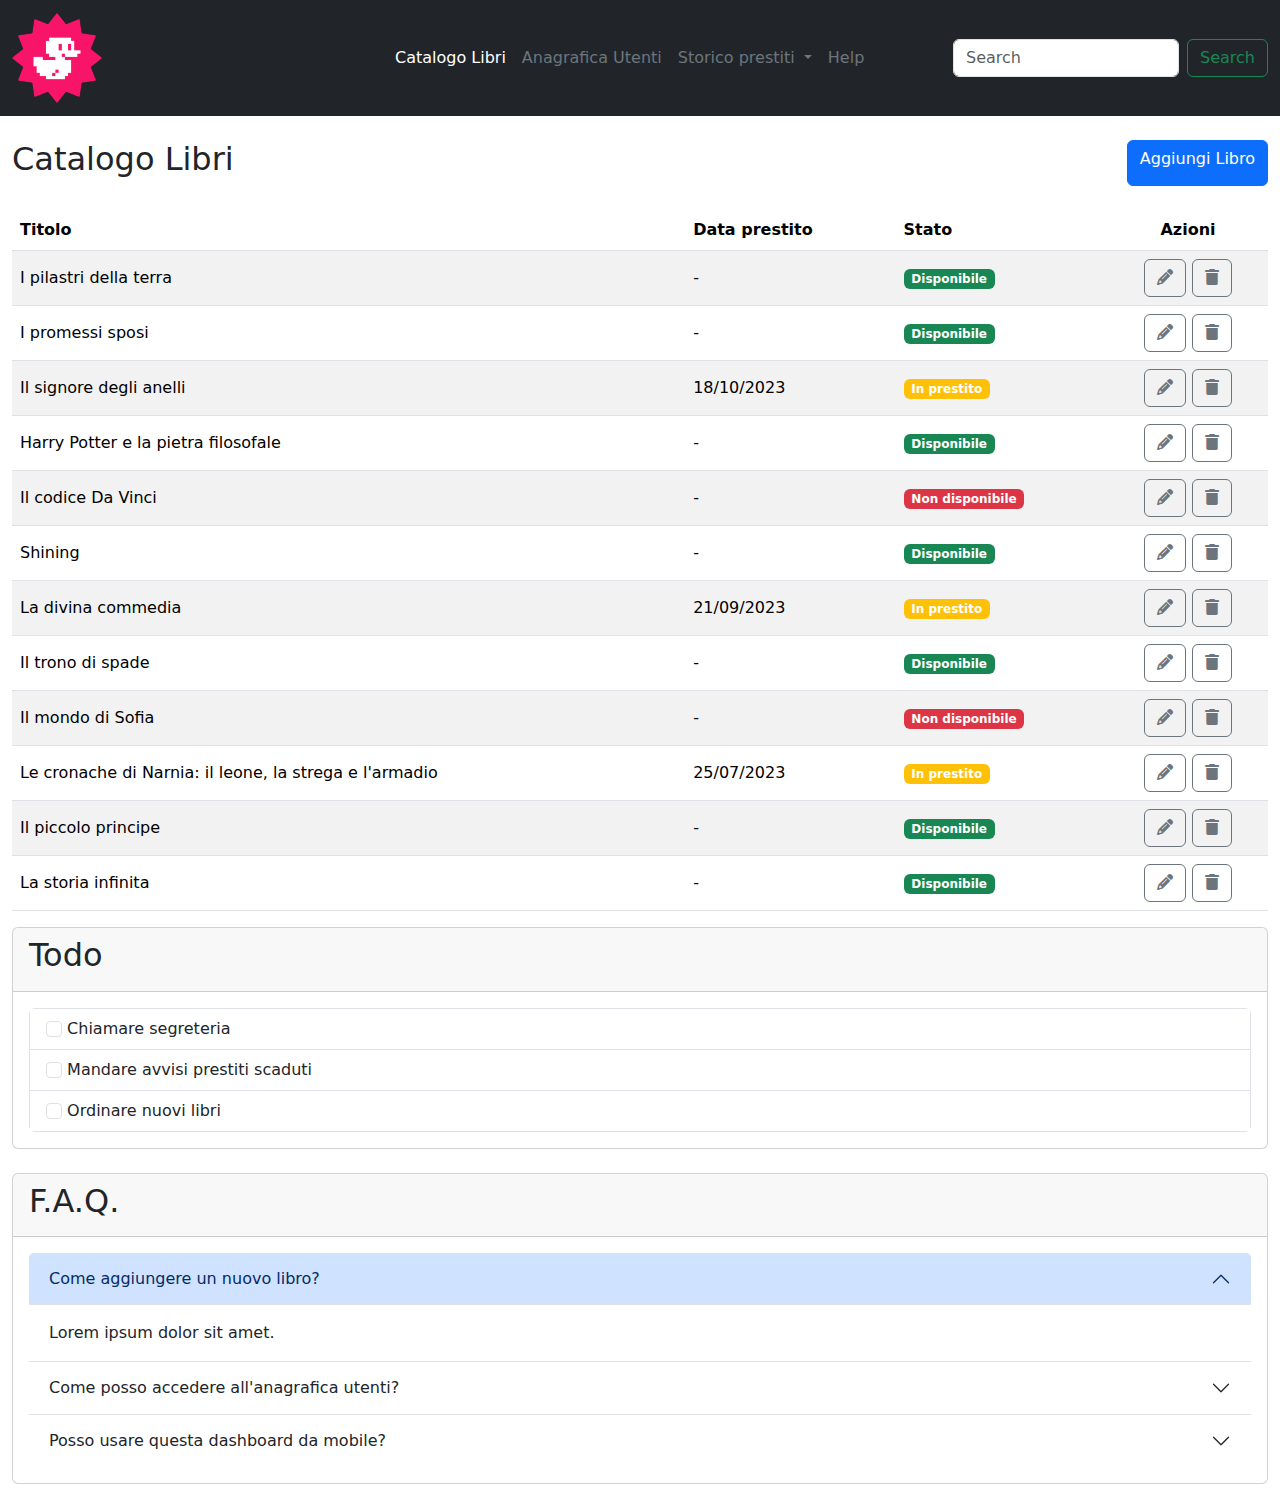
==== index.html @ 3d4d2317 "[FIX] re-insert dropdown toggle" ====
<!DOCTYPE html>
<html lang="en">
<head>
    <meta charset="UTF-8">
    <meta name="viewport" content="width=device-width, initial-scale=1.0">
    <link href="https://cdn.jsdelivr.net/npm/bootstrap@5.3.3/dist/css/bootstrap.min.css" rel="stylesheet" integrity="sha384-QWTKZyjpPEjISv5WaRU9OFeRpok6YctnYmDr5pNlyT2bRjXh0JMhjY6hW+ALEwIH" crossorigin="anonymous">
    <link rel="stylesheet" href="https://cdnjs.cloudflare.com/ajax/libs/font-awesome/6.7.2/css/all.min.css" integrity="sha512-Evv84Mr4kqVGRNSgIGL/F/aIDqQb7xQ2vcrdIwxfjThSH8CSR7PBEakCr51Ck+w+/U6swU2Im1vVX0SVk9ABhg==" crossorigin="anonymous" referrerpolicy="no-referrer">
    <link rel="stylesheet" href="css/style.css">
    <title>Boostrap Dashboard</title>
</head>
<body>
    <!-- header -->
    <header>
        <nav class="navbar navbar-expand-lg bg-dark mb-4">
            <div class="container-fluid">
                <!-- logo -->
                <a class="navbar-brand" href="#">
                <img src="./img/duck.png" class="" alt="papera">
                </a>
                <!-- bottone header -->
                <button class="navbar-toggler border-secondary" type="button" data-bs-toggle="collapse" data-bs-target="#navbarSupportedContent" aria-controls="navbarSupportedContent" aria-expanded="false" aria-label="Toggle navigation">
                <i class="fas fa-bars fa-xl text-secondary"></i>
                </button>
                <div class="collapse navbar-collapse" id="navbarSupportedContent">
                    <ul class="navbar-nav me-auto mb-2 mb-lg-0">
                        <li class="nav-item">
                        <a class="nav-link active text-white" aria-current="page" href="#">Catalogo Libri</a>
                        </li>
                        <li class="nav-item">
                        <a class="nav-link text-secondary" href="#">Anagrafica Utenti</a>
                        </li>
                        <li class="nav-item dropdown">
                        <a class="nav-link dropdown-toggle dropdow text-secondary" href="#" role="button" data-bs-toggle="dropdown" aria-expanded="false">
                        Storico prestiti
                        </a>
                        <ul class="dropdown-menu d-lg-none">
                            <li><a class="dropdown-item" href="#">Action</a></li>
                            <li><a class="dropdown-item" href="#">Another action</a></li>
                            <li><hr class="dropdown-divider"></li>
                            <li><a class="dropdown-item" href="#">Something else here</a></li>
                        </ul>
                        </li>
                        <li class="nav-item">
                            <a class="nav-link disabled text-secondary" aria-disabled="true">Help</a>
                        </li>
                    </ul>
                    <form class="d-flex" role="search">
                    <input class="form-control me-2" type="search" placeholder="Search" aria-label="Search">
                    <button class="btn btn-outline-success" type="submit">Search</button>
                    </form>
                </div>
            </div>
        </nav>
    </header>

    <!-- main -->
    <main>
        <div class="container-fluid">
            <div class="row">
                <div class="col-12">
                    <div class="d-flex justify-content-between mb-4">
                        <h2>Catalogo Libri</h2>
                        <div class="btn btn-primary">Aggiungi Libro</div>
                    </div>
                    <!-- tabella -->
                    <table class="table table-striped">
                        <!-- thead -->
                        <thead>
                            <tr>
                                <th scope="col">Titolo</th>
                                <th scope="col" class="d-none d-md-table-cell">Data prestito</th>
                                <th scope="col">Stato</th>
                                <th scope="col" class="text-center">Azioni</th>
                            </tr>
                        </thead>
                        <!-- tbody -->
                        <tbody class="align-middle"> 
                            <tr>
                                <td>I pilastri della terra</td>
                                <td class="d-none d-md-table-cell">-</td>
                                <td>
                                    <div class="badge text-bg-success">
                                        Disponibile
                                    </div>
                                </td>
                                <td class="text-center">
                                    <button class="btn btn-outline-secondary"><i class="fas fa-pencil"></i></button>
                                    <button class="btn btn-outline-secondary"><i class="fas fa-trash"></i></button>
                                </td>
                            </tr>
                            <tr>
                                <td>I promessi sposi</td>
                                <td class="d-none d-md-table-cell">-</td>
                                <td>
                                    <div class="badge text-bg-success">
                                        Disponibile
                                    </div>
                                </td>
                                <td class="text-center">
                                    <button class="btn btn-outline-secondary"><i class="fas fa-pencil"></i></button>
                                    <button class="btn btn-outline-secondary"><i class="fas fa-trash"></i></button>
                                </td>
                            </tr>
                            <tr>
                                <td>Il signore degli anelli</td>
                                <td class="d-none d-md-table-cell">18/10/2023</td>
                                <td>
                                    <div class="badge text-bg-warning text-white">
                                        In prestito
                                    </div>
                                </td>
                                <td class="text-center">
                                    <button class="btn btn-outline-secondary"><i class="fas fa-pencil"></i></button>
                                    <button class="btn btn-outline-secondary"><i class="fas fa-trash"></i></button>
                                </td>
                            </tr>
                            <tr>
                                <td>Harry Potter e la pietra filosofale</td>
                                <td class="d-none d-md-table-cell">-</td>
                                <td>
                                    <div class="badge text-bg-success">
                                        Disponibile
                                    </div>
                                </td>
                                <td class="text-center">
                                    <button class="btn btn-outline-secondary"><i class="fas fa-pencil"></i></button>
                                    <button class="btn btn-outline-secondary"><i class="fas fa-trash"></i></button>
                                </td>
                            </tr>
                            <tr>
                                <td>Il codice Da Vinci</td>
                                <td class="d-none d-md-table-cell">-</td>
                                <td>
                                    <div class="badge text-bg-danger">
                                        Non disponibile
                                    </div>
                                </td>
                                <td class="text-center">
                                    <button class="btn btn-outline-secondary"><i class="fas fa-pencil"></i></button>
                                    <button class="btn btn-outline-secondary"><i class="fas fa-trash"></i></button>
                                </td>
                            </tr>
                            <tr>
                                <td>Shining</td>
                                <td class="d-none d-md-table-cell">-</td>
                                <td>
                                    <div class="badge text-bg-success">
                                        Disponibile
                                    </div>
                                </td>
                                <td class="text-center">
                                    <button class="btn btn-outline-secondary"><i class="fas fa-pencil"></i></button>
                                    <button class="btn btn-outline-secondary"><i class="fas fa-trash"></i></button>
                                </td>
                            </tr>
                            <tr>
                                <td>La divina commedia</td>
                                <td class="d-none d-md-table-cell">21/09/2023</td>
                                <td>
                                    <div class="badge text-bg-warning text-white">
                                        In prestito
                                    </div>
                                </td>
                                <td class="text-center">
                                    <button class="btn btn-outline-secondary"><i class="fas fa-pencil"></i></button>
                                    <button class="btn btn-outline-secondary"><i class="fas fa-trash"></i></button>
                                </td>
                            </tr>
                            <tr>
                                <td>Il trono di spade</td>
                                <td class="d-none d-md-table-cell">-</td>
                                <td>
                                    <div class="badge text-bg-success">
                                        Disponibile
                                    </div>
                                </td>
                                <td class="text-center">
                                    <button class="btn btn-outline-secondary"><i class="fas fa-pencil"></i></button>
                                    <button class="btn btn-outline-secondary"><i class="fas fa-trash"></i></button>
                                </td>
                            </tr>
                            <tr>
                                <td>Il mondo di Sofia</td>
                                <td class="d-none d-md-table-cell">-</td>
                                <td>
                                    <div class="badge text-bg-danger">
                                        Non disponibile
                                    </div>
                                </td>
                                <td class="text-center">
                                    <button class="btn btn-outline-secondary"><i class="fas fa-pencil"></i></button>
                                    <button class="btn btn-outline-secondary"><i class="fas fa-trash"></i></button>
                                </td>
                            </tr>
                            <tr>
                                <td>Le cronache di Narnia: il leone, la strega e l'armadio</td>
                                <td class="d-none d-md-table-cell">25/07/2023</td>
                                <td>
                                    <div class="badge text-bg-warning text-white">
                                        In prestito
                                    </div>
                                </td>
                                <td class="text-center">
                                    <button class="btn btn-outline-secondary"><i class="fas fa-pencil"></i></button>
                                    <button class="btn btn-outline-secondary"><i class="fas fa-trash"></i></button>
                                </td>
                            </tr>
                            <tr>
                                <td>Il piccolo principe</td>
                                <td class="d-none d-md-table-cell">-</td>
                                <td>
                                    <div class="badge text-bg-success">
                                        Disponibile
                                    </div>
                                </td>
                                <td class="text-center">
                                    <button class="btn btn-outline-secondary"><i class="fas fa-pencil"></i></button>
                                    <button class="btn btn-outline-secondary"><i class="fas fa-trash"></i></button>
                                </td>
                            </tr>
                            <tr>
                                <td>La storia infinita</td>
                                <td class="d-none d-md-table-cell">-</td>
                                <td>
                                    <div class="badge text-bg-success">
                                        Disponibile
                                    </div>
                                </td>
                                <td class="text-center">
                                    <button class="btn btn-outline-secondary"><i class="fas fa-pencil"></i></button>
                                    <button class="btn btn-outline-secondary"><i class="fas fa-trash"></i></button>
                                </td>
                            </tr>
                        </tbody>
                    </table>
                </div>
            </div>
            <!-- card -->
            <div class="row">
                <!-- Todo -->
                <div class="col-12 mb-4">
                    <div class="card">
                        <div class="card-header">
                            <h2>Todo</h2>
                        </div>
                        <div class="m-3 border rounded">
                            <ul class="list-group list-group-flush">
                                <li class="list-group-item">
                                    <input class="form-check-input" type="checkbox" value="" id="flexCheckDefault">
                                    <label class="form-check-label" for="flexCheckDefault">
                                        Chiamare segreteria
                                    </label>
                                </li>
                                <li class="list-group-item">
                                    <input class="form-check-input" type="checkbox" value="" id="flexCheckDefault">
                                    <label class="form-check-label" for="flexCheckDefault">
                                        Mandare avvisi prestiti scaduti
                                    </label>
                                </li>
                                <li class="list-group-item">
                                    <input class="form-check-input" type="checkbox" value="" id="flexCheckDefault">
                                    <label class="form-check-label" for="flexCheckDefault">
                                        Ordinare nuovi libri
                                    </label>
                                </li>
                            </ul>
                        </div>
                    </div>
                </div>
                <!-- f.a.q. -->
                <div class="col-12 mb-4">
                    <div class="card">
                        <div class="card-header">
                            <h2>F.A.Q.</h2>
                        </div>
                        <div class="accordion m-3" id="accordionExample">
                            <div class="accordion-item border-0 border-bottom">
                              <h2 class="accordion-header">
                                <button class="accordion-button" type="button" data-bs-toggle="collapse" data-bs-target="#collapseOne" aria-expanded="true" aria-controls="collapseOne">
                                  Come aggiungere un nuovo libro?
                                </button>
                              </h2>
                              <div id="collapseOne" class="accordion-collapse collapse show" data-bs-parent="#accordionExample">
                                <div class="accordion-body">
                                    Lorem ipsum dolor sit amet.
                                </div>
                              </div>
                            </div>
                            <div class="accordion-item border-0 border-bottom">
                              <h2 class="accordion-header">
                                <button class="accordion-button collapsed" type="button" data-bs-toggle="collapse" data-bs-target="#collapseTwo" aria-expanded="false" aria-controls="collapseTwo">
                                  Come posso accedere all'anagrafica utenti?
                                </button>
                              </h2>
                              <div id="collapseTwo" class="accordion-collapse collapse" data-bs-parent="#accordionExample">
                                <div class="accordion-body">
                                  Lorem ipsum dolor sit amet.
                                </div>
                              </div>
                            </div>
                            <div class="accordion-item border-0">
                              <h2 class="accordion-header">
                                <button class="accordion-button collapsed" type="button" data-bs-toggle="collapse" data-bs-target="#collapseThree" aria-expanded="false" aria-controls="collapseThree">
                                  Posso usare questa dashboard da mobile?
                                </button>
                              </h2>
                              <div id="collapseThree" class="accordion-collapse collapse" data-bs-parent="#accordionExample">
                                <div class="accordion-body">
                                    Lorem ipsum dolor sit amet.
                                </div>
                              </div>
                            </div>
                          </div>
                    </div>
                </div>
            </div>
       </div>
    </main>

    <!-- javascript -->
    <script src="https://cdn.jsdelivr.net/npm/bootstrap@5.3.3/dist/js/bootstrap.bundle.min.js" integrity="sha384-YvpcrYf0tY3lHB60NNkmXc5s9fDVZLESaAA55NDzOxhy9GkcIdslK1eN7N6jIeHz" crossorigin="anonymous"></script>
</body>
</html>
---- css/style.css ----
.navbar-brand img{
    width: 25%;
}

.navbar-toggler:focus{
    box-shadow: none;
}
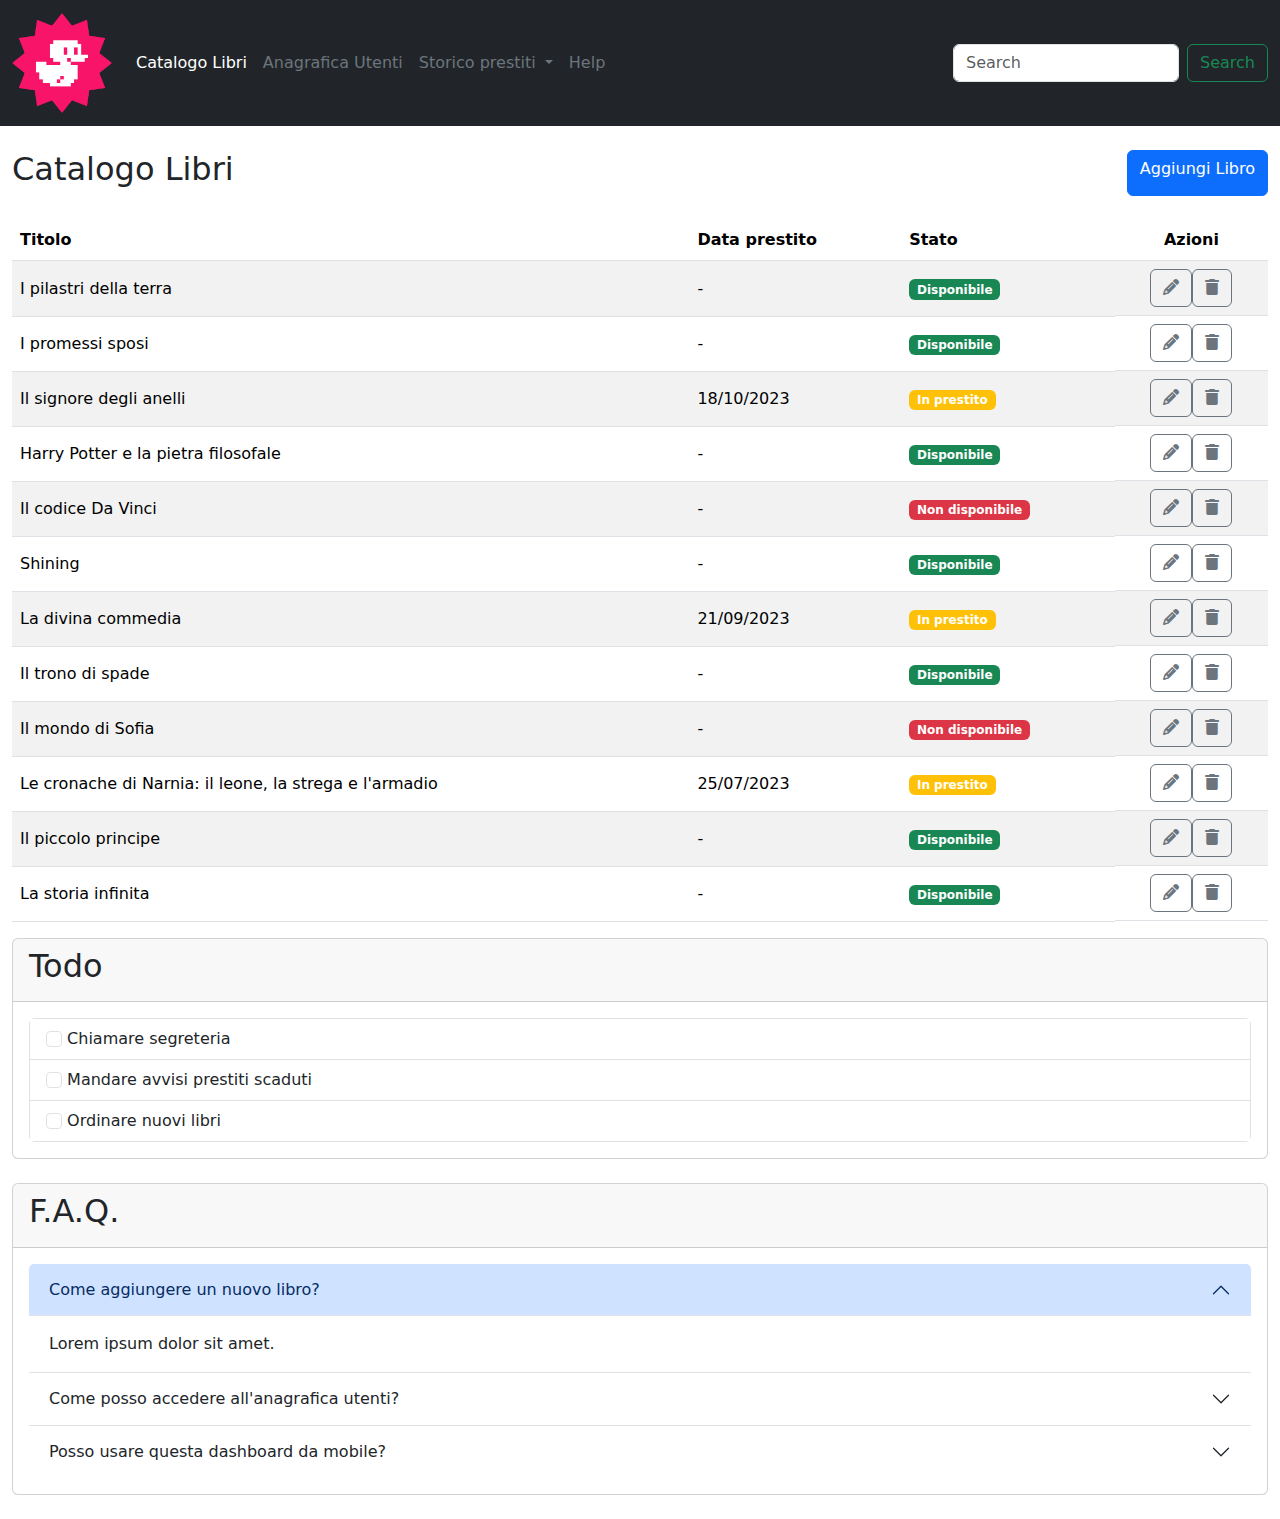
==== commit 388ca5ed: "[FIX] change table btn display and alignment" ====
--- a/index.html
+++ b/index.html
@@ -83,7 +83,7 @@
                                         Disponibile
                                     </div>
                                 </td>
-                                <td class="text-center">
+                                <td class="d-flex justify-content-center">
                                     <button class="btn btn-outline-secondary"><i class="fas fa-pencil"></i></button>
                                     <button class="btn btn-outline-secondary"><i class="fas fa-trash"></i></button>
                                 </td>
@@ -96,7 +96,7 @@
                                         Disponibile
                                     </div>
                                 </td>
-                                <td class="text-center">
+                                <td class="d-flex justify-content-center">
                                     <button class="btn btn-outline-secondary"><i class="fas fa-pencil"></i></button>
                                     <button class="btn btn-outline-secondary"><i class="fas fa-trash"></i></button>
                                 </td>
@@ -109,7 +109,7 @@
                                         In prestito
                                     </div>
                                 </td>
-                                <td class="text-center">
+                                <td class="d-flex justify-content-center">
                                     <button class="btn btn-outline-secondary"><i class="fas fa-pencil"></i></button>
                                     <button class="btn btn-outline-secondary"><i class="fas fa-trash"></i></button>
                                 </td>
@@ -122,7 +122,7 @@
                                         Disponibile
                                     </div>
                                 </td>
-                                <td class="text-center">
+                                <td class="d-flex justify-content-center">
                                     <button class="btn btn-outline-secondary"><i class="fas fa-pencil"></i></button>
                                     <button class="btn btn-outline-secondary"><i class="fas fa-trash"></i></button>
                                 </td>
@@ -135,7 +135,7 @@
                                         Non disponibile
                                     </div>
                                 </td>
-                                <td class="text-center">
+                                <td class="d-flex justify-content-center">
                                     <button class="btn btn-outline-secondary"><i class="fas fa-pencil"></i></button>
                                     <button class="btn btn-outline-secondary"><i class="fas fa-trash"></i></button>
                                 </td>
@@ -148,7 +148,7 @@
                                         Disponibile
                                     </div>
                                 </td>
-                                <td class="text-center">
+                                <td class="d-flex justify-content-center">
                                     <button class="btn btn-outline-secondary"><i class="fas fa-pencil"></i></button>
                                     <button class="btn btn-outline-secondary"><i class="fas fa-trash"></i></button>
                                 </td>
@@ -161,7 +161,7 @@
                                         In prestito
                                     </div>
                                 </td>
-                                <td class="text-center">
+                                <td class="d-flex justify-content-center">
                                     <button class="btn btn-outline-secondary"><i class="fas fa-pencil"></i></button>
                                     <button class="btn btn-outline-secondary"><i class="fas fa-trash"></i></button>
                                 </td>
@@ -174,7 +174,7 @@
                                         Disponibile
                                     </div>
                                 </td>
-                                <td class="text-center">
+                                <td class="d-flex justify-content-center">
                                     <button class="btn btn-outline-secondary"><i class="fas fa-pencil"></i></button>
                                     <button class="btn btn-outline-secondary"><i class="fas fa-trash"></i></button>
                                 </td>
@@ -187,7 +187,7 @@
                                         Non disponibile
                                     </div>
                                 </td>
-                                <td class="text-center">
+                                <td class="d-flex justify-content-center">
                                     <button class="btn btn-outline-secondary"><i class="fas fa-pencil"></i></button>
                                     <button class="btn btn-outline-secondary"><i class="fas fa-trash"></i></button>
                                 </td>
@@ -200,7 +200,7 @@
                                         In prestito
                                     </div>
                                 </td>
-                                <td class="text-center">
+                                <td class="d-flex justify-content-center">
                                     <button class="btn btn-outline-secondary"><i class="fas fa-pencil"></i></button>
                                     <button class="btn btn-outline-secondary"><i class="fas fa-trash"></i></button>
                                 </td>
@@ -213,7 +213,7 @@
                                         Disponibile
                                     </div>
                                 </td>
-                                <td class="text-center">
+                                <td class="d-flex justify-content-center">
                                     <button class="btn btn-outline-secondary"><i class="fas fa-pencil"></i></button>
                                     <button class="btn btn-outline-secondary"><i class="fas fa-trash"></i></button>
                                 </td>
@@ -226,7 +226,7 @@
                                         Disponibile
                                     </div>
                                 </td>
-                                <td class="text-center">
+                                <td class="d-flex justify-content-center">
                                     <button class="btn btn-outline-secondary"><i class="fas fa-pencil"></i></button>
                                     <button class="btn btn-outline-secondary"><i class="fas fa-trash"></i></button>
                                 </td>
--- a/css/style.css
+++ b/css/style.css
@@ -1,5 +1,5 @@
 .navbar-brand img{
-    width: 25%;
+    width: 100px;
 }
 
 .navbar-toggler:focus{
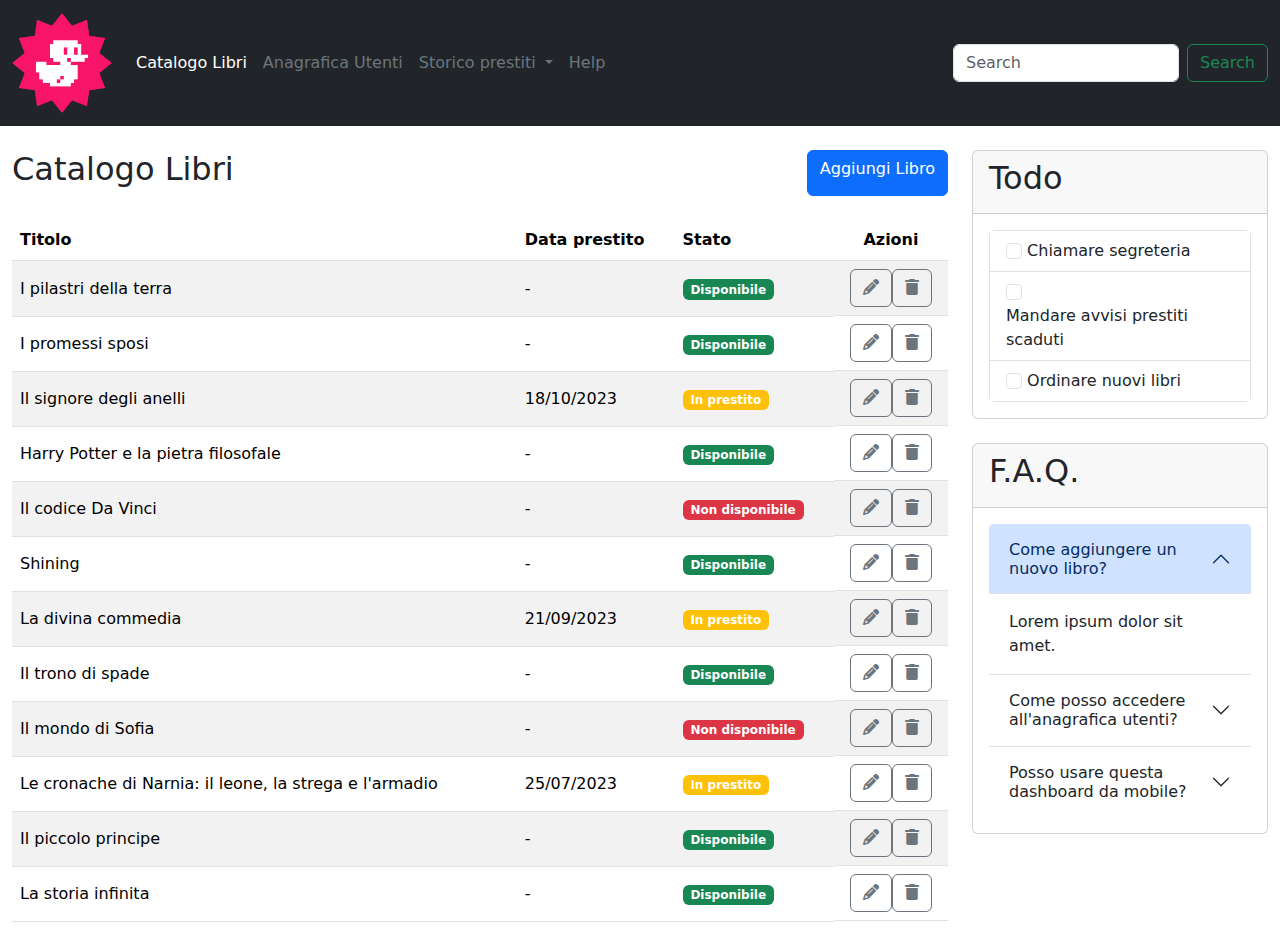
==== commit 38f29a02: "[UPD] add col and row for desktop" ====
--- a/index.html
+++ b/index.html
@@ -57,260 +57,266 @@
     <main>
         <div class="container-fluid">
             <div class="row">
-                <div class="col-12">
-                    <div class="d-flex justify-content-between mb-4">
-                        <h2>Catalogo Libri</h2>
-                        <div class="btn btn-primary">Aggiungi Libro</div>
-                    </div>
-                    <!-- tabella -->
-                    <table class="table table-striped">
-                        <!-- thead -->
-                        <thead>
-                            <tr>
-                                <th scope="col">Titolo</th>
-                                <th scope="col" class="d-none d-md-table-cell">Data prestito</th>
-                                <th scope="col">Stato</th>
-                                <th scope="col" class="text-center">Azioni</th>
-                            </tr>
-                        </thead>
-                        <!-- tbody -->
-                        <tbody class="align-middle"> 
-                            <tr>
-                                <td>I pilastri della terra</td>
-                                <td class="d-none d-md-table-cell">-</td>
-                                <td>
-                                    <div class="badge text-bg-success">
-                                        Disponibile
-                                    </div>
-                                </td>
-                                <td class="d-flex justify-content-center">
-                                    <button class="btn btn-outline-secondary"><i class="fas fa-pencil"></i></button>
-                                    <button class="btn btn-outline-secondary"><i class="fas fa-trash"></i></button>
-                                </td>
-                            </tr>
-                            <tr>
-                                <td>I promessi sposi</td>
-                                <td class="d-none d-md-table-cell">-</td>
-                                <td>
-                                    <div class="badge text-bg-success">
-                                        Disponibile
-                                    </div>
-                                </td>
-                                <td class="d-flex justify-content-center">
-                                    <button class="btn btn-outline-secondary"><i class="fas fa-pencil"></i></button>
-                                    <button class="btn btn-outline-secondary"><i class="fas fa-trash"></i></button>
-                                </td>
-                            </tr>
-                            <tr>
-                                <td>Il signore degli anelli</td>
-                                <td class="d-none d-md-table-cell">18/10/2023</td>
-                                <td>
-                                    <div class="badge text-bg-warning text-white">
-                                        In prestito
-                                    </div>
-                                </td>
-                                <td class="d-flex justify-content-center">
-                                    <button class="btn btn-outline-secondary"><i class="fas fa-pencil"></i></button>
-                                    <button class="btn btn-outline-secondary"><i class="fas fa-trash"></i></button>
-                                </td>
-                            </tr>
-                            <tr>
-                                <td>Harry Potter e la pietra filosofale</td>
-                                <td class="d-none d-md-table-cell">-</td>
-                                <td>
-                                    <div class="badge text-bg-success">
-                                        Disponibile
-                                    </div>
-                                </td>
-                                <td class="d-flex justify-content-center">
-                                    <button class="btn btn-outline-secondary"><i class="fas fa-pencil"></i></button>
-                                    <button class="btn btn-outline-secondary"><i class="fas fa-trash"></i></button>
-                                </td>
-                            </tr>
-                            <tr>
-                                <td>Il codice Da Vinci</td>
-                                <td class="d-none d-md-table-cell">-</td>
-                                <td>
-                                    <div class="badge text-bg-danger">
-                                        Non disponibile
-                                    </div>
-                                </td>
-                                <td class="d-flex justify-content-center">
-                                    <button class="btn btn-outline-secondary"><i class="fas fa-pencil"></i></button>
-                                    <button class="btn btn-outline-secondary"><i class="fas fa-trash"></i></button>
-                                </td>
-                            </tr>
-                            <tr>
-                                <td>Shining</td>
-                                <td class="d-none d-md-table-cell">-</td>
-                                <td>
-                                    <div class="badge text-bg-success">
-                                        Disponibile
-                                    </div>
-                                </td>
-                                <td class="d-flex justify-content-center">
-                                    <button class="btn btn-outline-secondary"><i class="fas fa-pencil"></i></button>
-                                    <button class="btn btn-outline-secondary"><i class="fas fa-trash"></i></button>
-                                </td>
-                            </tr>
-                            <tr>
-                                <td>La divina commedia</td>
-                                <td class="d-none d-md-table-cell">21/09/2023</td>
-                                <td>
-                                    <div class="badge text-bg-warning text-white">
-                                        In prestito
-                                    </div>
-                                </td>
-                                <td class="d-flex justify-content-center">
-                                    <button class="btn btn-outline-secondary"><i class="fas fa-pencil"></i></button>
-                                    <button class="btn btn-outline-secondary"><i class="fas fa-trash"></i></button>
-                                </td>
-                            </tr>
-                            <tr>
-                                <td>Il trono di spade</td>
-                                <td class="d-none d-md-table-cell">-</td>
-                                <td>
-                                    <div class="badge text-bg-success">
-                                        Disponibile
-                                    </div>
-                                </td>
-                                <td class="d-flex justify-content-center">
-                                    <button class="btn btn-outline-secondary"><i class="fas fa-pencil"></i></button>
-                                    <button class="btn btn-outline-secondary"><i class="fas fa-trash"></i></button>
-                                </td>
-                            </tr>
-                            <tr>
-                                <td>Il mondo di Sofia</td>
-                                <td class="d-none d-md-table-cell">-</td>
-                                <td>
-                                    <div class="badge text-bg-danger">
-                                        Non disponibile
-                                    </div>
-                                </td>
-                                <td class="d-flex justify-content-center">
-                                    <button class="btn btn-outline-secondary"><i class="fas fa-pencil"></i></button>
-                                    <button class="btn btn-outline-secondary"><i class="fas fa-trash"></i></button>
-                                </td>
-                            </tr>
-                            <tr>
-                                <td>Le cronache di Narnia: il leone, la strega e l'armadio</td>
-                                <td class="d-none d-md-table-cell">25/07/2023</td>
-                                <td>
-                                    <div class="badge text-bg-warning text-white">
-                                        In prestito
-                                    </div>
-                                </td>
-                                <td class="d-flex justify-content-center">
-                                    <button class="btn btn-outline-secondary"><i class="fas fa-pencil"></i></button>
-                                    <button class="btn btn-outline-secondary"><i class="fas fa-trash"></i></button>
-                                </td>
-                            </tr>
-                            <tr>
-                                <td>Il piccolo principe</td>
-                                <td class="d-none d-md-table-cell">-</td>
-                                <td>
-                                    <div class="badge text-bg-success">
-                                        Disponibile
-                                    </div>
-                                </td>
-                                <td class="d-flex justify-content-center">
-                                    <button class="btn btn-outline-secondary"><i class="fas fa-pencil"></i></button>
-                                    <button class="btn btn-outline-secondary"><i class="fas fa-trash"></i></button>
-                                </td>
-                            </tr>
-                            <tr>
-                                <td>La storia infinita</td>
-                                <td class="d-none d-md-table-cell">-</td>
-                                <td>
-                                    <div class="badge text-bg-success">
-                                        Disponibile
-                                    </div>
-                                </td>
-                                <td class="d-flex justify-content-center">
-                                    <button class="btn btn-outline-secondary"><i class="fas fa-pencil"></i></button>
-                                    <button class="btn btn-outline-secondary"><i class="fas fa-trash"></i></button>
-                                </td>
-                            </tr>
-                        </tbody>
-                    </table>
-                </div>
-            </div>
-            <!-- card -->
-            <div class="row">
-                <!-- Todo -->
-                <div class="col-12 mb-4">
-                    <div class="card">
-                        <div class="card-header">
-                            <h2>Todo</h2>
-                        </div>
-                        <div class="m-3 border rounded">
-                            <ul class="list-group list-group-flush">
-                                <li class="list-group-item">
-                                    <input class="form-check-input" type="checkbox" value="" id="flexCheckDefault">
-                                    <label class="form-check-label" for="flexCheckDefault">
-                                        Chiamare segreteria
-                                    </label>
-                                </li>
-                                <li class="list-group-item">
-                                    <input class="form-check-input" type="checkbox" value="" id="flexCheckDefault">
-                                    <label class="form-check-label" for="flexCheckDefault">
-                                        Mandare avvisi prestiti scaduti
-                                    </label>
-                                </li>
-                                <li class="list-group-item">
-                                    <input class="form-check-input" type="checkbox" value="" id="flexCheckDefault">
-                                    <label class="form-check-label" for="flexCheckDefault">
-                                        Ordinare nuovi libri
-                                    </label>
-                                </li>
-                            </ul>
+                <div class="col-lg-9">
+                    <div class="row">
+                        <div class="col-12">
+                            <div class="d-flex justify-content-between mb-4">
+                                <h2>Catalogo Libri</h2>
+                                <div class="btn btn-primary">Aggiungi Libro</div>
+                            </div>
+                            <!-- tabella -->
+                            <table class="table table-striped">
+                                <!-- thead -->
+                                <thead>
+                                    <tr>
+                                        <th scope="col">Titolo</th>
+                                        <th scope="col" class="d-none d-md-table-cell">Data prestito</th>
+                                        <th scope="col">Stato</th>
+                                        <th scope="col" class="text-center">Azioni</th>
+                                    </tr>
+                                </thead>
+                                <!-- tbody -->
+                                <tbody class="align-middle"> 
+                                    <tr>
+                                        <td>I pilastri della terra</td>
+                                        <td class="d-none d-md-table-cell">-</td>
+                                        <td>
+                                            <div class="badge text-bg-success">
+                                                Disponibile
+                                            </div>
+                                        </td>
+                                        <td class="d-flex justify-content-center">
+                                            <button class="btn btn-outline-secondary"><i class="fas fa-pencil"></i></button>
+                                            <button class="btn btn-outline-secondary"><i class="fas fa-trash"></i></button>
+                                        </td>
+                                    </tr>
+                                    <tr>
+                                        <td>I promessi sposi</td>
+                                        <td class="d-none d-md-table-cell">-</td>
+                                        <td>
+                                            <div class="badge text-bg-success">
+                                                Disponibile
+                                            </div>
+                                        </td>
+                                        <td class="d-flex justify-content-center">
+                                            <button class="btn btn-outline-secondary"><i class="fas fa-pencil"></i></button>
+                                            <button class="btn btn-outline-secondary"><i class="fas fa-trash"></i></button>
+                                        </td>
+                                    </tr>
+                                    <tr>
+                                        <td>Il signore degli anelli</td>
+                                        <td class="d-none d-md-table-cell">18/10/2023</td>
+                                        <td>
+                                            <div class="badge text-bg-warning text-white">
+                                                In prestito
+                                            </div>
+                                        </td>
+                                        <td class="d-flex justify-content-center">
+                                            <button class="btn btn-outline-secondary"><i class="fas fa-pencil"></i></button>
+                                            <button class="btn btn-outline-secondary"><i class="fas fa-trash"></i></button>
+                                        </td>
+                                    </tr>
+                                    <tr>
+                                        <td>Harry Potter e la pietra filosofale</td>
+                                        <td class="d-none d-md-table-cell">-</td>
+                                        <td>
+                                            <div class="badge text-bg-success">
+                                                Disponibile
+                                            </div>
+                                        </td>
+                                        <td class="d-flex justify-content-center">
+                                            <button class="btn btn-outline-secondary"><i class="fas fa-pencil"></i></button>
+                                            <button class="btn btn-outline-secondary"><i class="fas fa-trash"></i></button>
+                                        </td>
+                                    </tr>
+                                    <tr>
+                                        <td>Il codice Da Vinci</td>
+                                        <td class="d-none d-md-table-cell">-</td>
+                                        <td>
+                                            <div class="badge text-bg-danger">
+                                                Non disponibile
+                                            </div>
+                                        </td>
+                                        <td class="d-flex justify-content-center">
+                                            <button class="btn btn-outline-secondary"><i class="fas fa-pencil"></i></button>
+                                            <button class="btn btn-outline-secondary"><i class="fas fa-trash"></i></button>
+                                        </td>
+                                    </tr>
+                                    <tr>
+                                        <td>Shining</td>
+                                        <td class="d-none d-md-table-cell">-</td>
+                                        <td>
+                                            <div class="badge text-bg-success">
+                                                Disponibile
+                                            </div>
+                                        </td>
+                                        <td class="d-flex justify-content-center">
+                                            <button class="btn btn-outline-secondary"><i class="fas fa-pencil"></i></button>
+                                            <button class="btn btn-outline-secondary"><i class="fas fa-trash"></i></button>
+                                        </td>
+                                    </tr>
+                                    <tr>
+                                        <td>La divina commedia</td>
+                                        <td class="d-none d-md-table-cell">21/09/2023</td>
+                                        <td>
+                                            <div class="badge text-bg-warning text-white">
+                                                In prestito
+                                            </div>
+                                        </td>
+                                        <td class="d-flex justify-content-center">
+                                            <button class="btn btn-outline-secondary"><i class="fas fa-pencil"></i></button>
+                                            <button class="btn btn-outline-secondary"><i class="fas fa-trash"></i></button>
+                                        </td>
+                                    </tr>
+                                    <tr>
+                                        <td>Il trono di spade</td>
+                                        <td class="d-none d-md-table-cell">-</td>
+                                        <td>
+                                            <div class="badge text-bg-success">
+                                                Disponibile
+                                            </div>
+                                        </td>
+                                        <td class="d-flex justify-content-center">
+                                            <button class="btn btn-outline-secondary"><i class="fas fa-pencil"></i></button>
+                                            <button class="btn btn-outline-secondary"><i class="fas fa-trash"></i></button>
+                                        </td>
+                                    </tr>
+                                    <tr>
+                                        <td>Il mondo di Sofia</td>
+                                        <td class="d-none d-md-table-cell">-</td>
+                                        <td>
+                                            <div class="badge text-bg-danger">
+                                                Non disponibile
+                                            </div>
+                                        </td>
+                                        <td class="d-flex justify-content-center">
+                                            <button class="btn btn-outline-secondary"><i class="fas fa-pencil"></i></button>
+                                            <button class="btn btn-outline-secondary"><i class="fas fa-trash"></i></button>
+                                        </td>
+                                    </tr>
+                                    <tr>
+                                        <td>Le cronache di Narnia: il leone, la strega e l'armadio</td>
+                                        <td class="d-none d-md-table-cell">25/07/2023</td>
+                                        <td>
+                                            <div class="badge text-bg-warning text-white">
+                                                In prestito
+                                            </div>
+                                        </td>
+                                        <td class="d-flex justify-content-center">
+                                            <button class="btn btn-outline-secondary"><i class="fas fa-pencil"></i></button>
+                                            <button class="btn btn-outline-secondary"><i class="fas fa-trash"></i></button>
+                                        </td>
+                                    </tr>
+                                    <tr>
+                                        <td>Il piccolo principe</td>
+                                        <td class="d-none d-md-table-cell">-</td>
+                                        <td>
+                                            <div class="badge text-bg-success">
+                                                Disponibile
+                                            </div>
+                                        </td>
+                                        <td class="d-flex justify-content-center">
+                                            <button class="btn btn-outline-secondary"><i class="fas fa-pencil"></i></button>
+                                            <button class="btn btn-outline-secondary"><i class="fas fa-trash"></i></button>
+                                        </td>
+                                    </tr>
+                                    <tr>
+                                        <td>La storia infinita</td>
+                                        <td class="d-none d-md-table-cell">-</td>
+                                        <td>
+                                            <div class="badge text-bg-success">
+                                                Disponibile
+                                            </div>
+                                        </td>
+                                        <td class="d-flex justify-content-center">
+                                            <button class="btn btn-outline-secondary"><i class="fas fa-pencil"></i></button>
+                                            <button class="btn btn-outline-secondary"><i class="fas fa-trash"></i></button>
+                                        </td>
+                                    </tr>
+                                </tbody>
+                            </table>
                         </div>
                     </div>
                 </div>
-                <!-- f.a.q. -->
-                <div class="col-12 mb-4">
-                    <div class="card">
-                        <div class="card-header">
-                            <h2>F.A.Q.</h2>
+                <div class="col-lg-3">
+                    <!-- card -->
+                    <div class="row">
+                        <!-- Todo -->
+                        <div class="col-12 mb-4">
+                            <div class="card">
+                                <div class="card-header">
+                                    <h2>Todo</h2>
+                                </div>
+                                <div class="m-3 border rounded">
+                                    <ul class="list-group list-group-flush">
+                                        <li class="list-group-item">
+                                            <input class="form-check-input" type="checkbox" value="" id="flexCheckDefault">
+                                            <label class="form-check-label" for="flexCheckDefault">
+                                                Chiamare segreteria
+                                            </label>
+                                        </li>
+                                        <li class="list-group-item">
+                                            <input class="form-check-input" type="checkbox" value="" id="flexCheckDefault">
+                                            <label class="form-check-label" for="flexCheckDefault">
+                                                Mandare avvisi prestiti scaduti
+                                            </label>
+                                        </li>
+                                        <li class="list-group-item">
+                                            <input class="form-check-input" type="checkbox" value="" id="flexCheckDefault">
+                                            <label class="form-check-label" for="flexCheckDefault">
+                                                Ordinare nuovi libri
+                                            </label>
+                                        </li>
+                                    </ul>
+                                </div>
+                            </div>
                         </div>
-                        <div class="accordion m-3" id="accordionExample">
-                            <div class="accordion-item border-0 border-bottom">
-                              <h2 class="accordion-header">
-                                <button class="accordion-button" type="button" data-bs-toggle="collapse" data-bs-target="#collapseOne" aria-expanded="true" aria-controls="collapseOne">
-                                  Come aggiungere un nuovo libro?
-                                </button>
-                              </h2>
-                              <div id="collapseOne" class="accordion-collapse collapse show" data-bs-parent="#accordionExample">
-                                <div class="accordion-body">
-                                    Lorem ipsum dolor sit amet.
+                        <!-- f.a.q. -->
+                        <div class="col-12 mb-4">
+                            <div class="card">
+                                <div class="card-header">
+                                    <h2>F.A.Q.</h2>
                                 </div>
-                              </div>
+                                <div class="accordion m-3" id="accordionExample">
+                                    <div class="accordion-item border-0 border-bottom">
+                                      <h2 class="accordion-header">
+                                        <button class="accordion-button" type="button" data-bs-toggle="collapse" data-bs-target="#collapseOne" aria-expanded="true" aria-controls="collapseOne">
+                                          Come aggiungere un nuovo libro?
+                                        </button>
+                                      </h2>
+                                      <div id="collapseOne" class="accordion-collapse collapse show" data-bs-parent="#accordionExample">
+                                        <div class="accordion-body">
+                                            Lorem ipsum dolor sit amet.
+                                        </div>
+                                      </div>
+                                    </div>
+                                    <div class="accordion-item border-0 border-bottom">
+                                      <h2 class="accordion-header">
+                                        <button class="accordion-button collapsed" type="button" data-bs-toggle="collapse" data-bs-target="#collapseTwo" aria-expanded="false" aria-controls="collapseTwo">
+                                          Come posso accedere all'anagrafica utenti?
+                                        </button>
+                                      </h2>
+                                      <div id="collapseTwo" class="accordion-collapse collapse" data-bs-parent="#accordionExample">
+                                        <div class="accordion-body">
+                                          Lorem ipsum dolor sit amet.
+                                        </div>
+                                      </div>
+                                    </div>
+                                    <div class="accordion-item border-0">
+                                      <h2 class="accordion-header">
+                                        <button class="accordion-button collapsed" type="button" data-bs-toggle="collapse" data-bs-target="#collapseThree" aria-expanded="false" aria-controls="collapseThree">
+                                          Posso usare questa dashboard da mobile?
+                                        </button>
+                                      </h2>
+                                      <div id="collapseThree" class="accordion-collapse collapse" data-bs-parent="#accordionExample">
+                                        <div class="accordion-body">
+                                            Lorem ipsum dolor sit amet.
+                                        </div>
+                                      </div>
+                                    </div>
+                                </div>
                             </div>
-                            <div class="accordion-item border-0 border-bottom">
-                              <h2 class="accordion-header">
-                                <button class="accordion-button collapsed" type="button" data-bs-toggle="collapse" data-bs-target="#collapseTwo" aria-expanded="false" aria-controls="collapseTwo">
-                                  Come posso accedere all'anagrafica utenti?
-                                </button>
-                              </h2>
-                              <div id="collapseTwo" class="accordion-collapse collapse" data-bs-parent="#accordionExample">
-                                <div class="accordion-body">
-                                  Lorem ipsum dolor sit amet.
-                                </div>
-                              </div>
-                            </div>
-                            <div class="accordion-item border-0">
-                              <h2 class="accordion-header">
-                                <button class="accordion-button collapsed" type="button" data-bs-toggle="collapse" data-bs-target="#collapseThree" aria-expanded="false" aria-controls="collapseThree">
-                                  Posso usare questa dashboard da mobile?
-                                </button>
-                              </h2>
-                              <div id="collapseThree" class="accordion-collapse collapse" data-bs-parent="#accordionExample">
-                                <div class="accordion-body">
-                                    Lorem ipsum dolor sit amet.
-                                </div>
-                              </div>
-                            </div>
-                          </div>
+                        </div>
                     </div>
                 </div>
             </div>
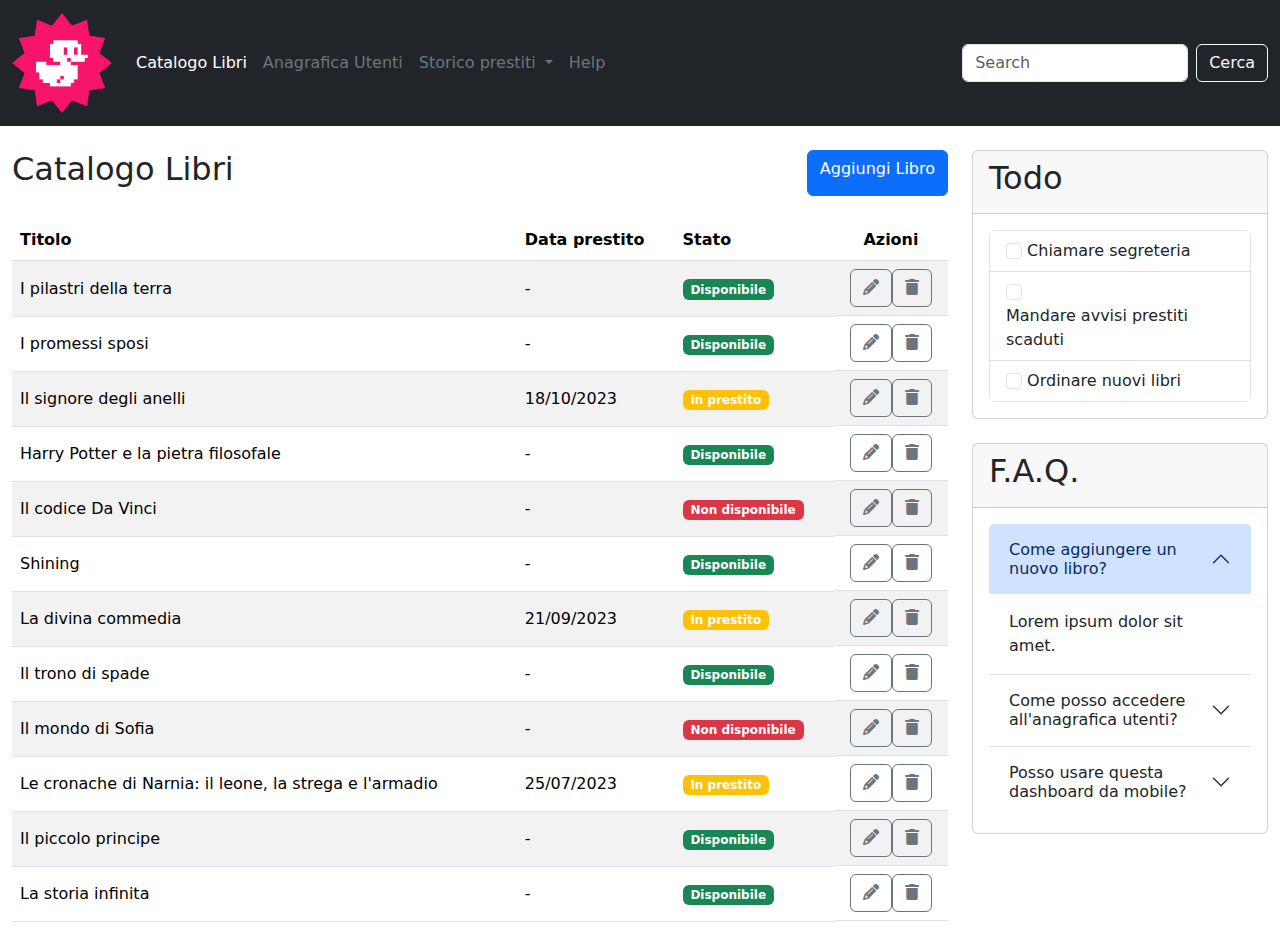
==== commit f42ef91c: "[UPD] change search btn color and text" ====
--- a/index.html
+++ b/index.html
@@ -46,7 +46,7 @@
                     </ul>
                     <form class="d-flex" role="search">
                     <input class="form-control me-2" type="search" placeholder="Search" aria-label="Search">
-                    <button class="btn btn-outline-success" type="submit">Search</button>
+                    <button class="btn btn-outline-light" type="submit">Cerca</button>
                     </form>
                 </div>
             </div>
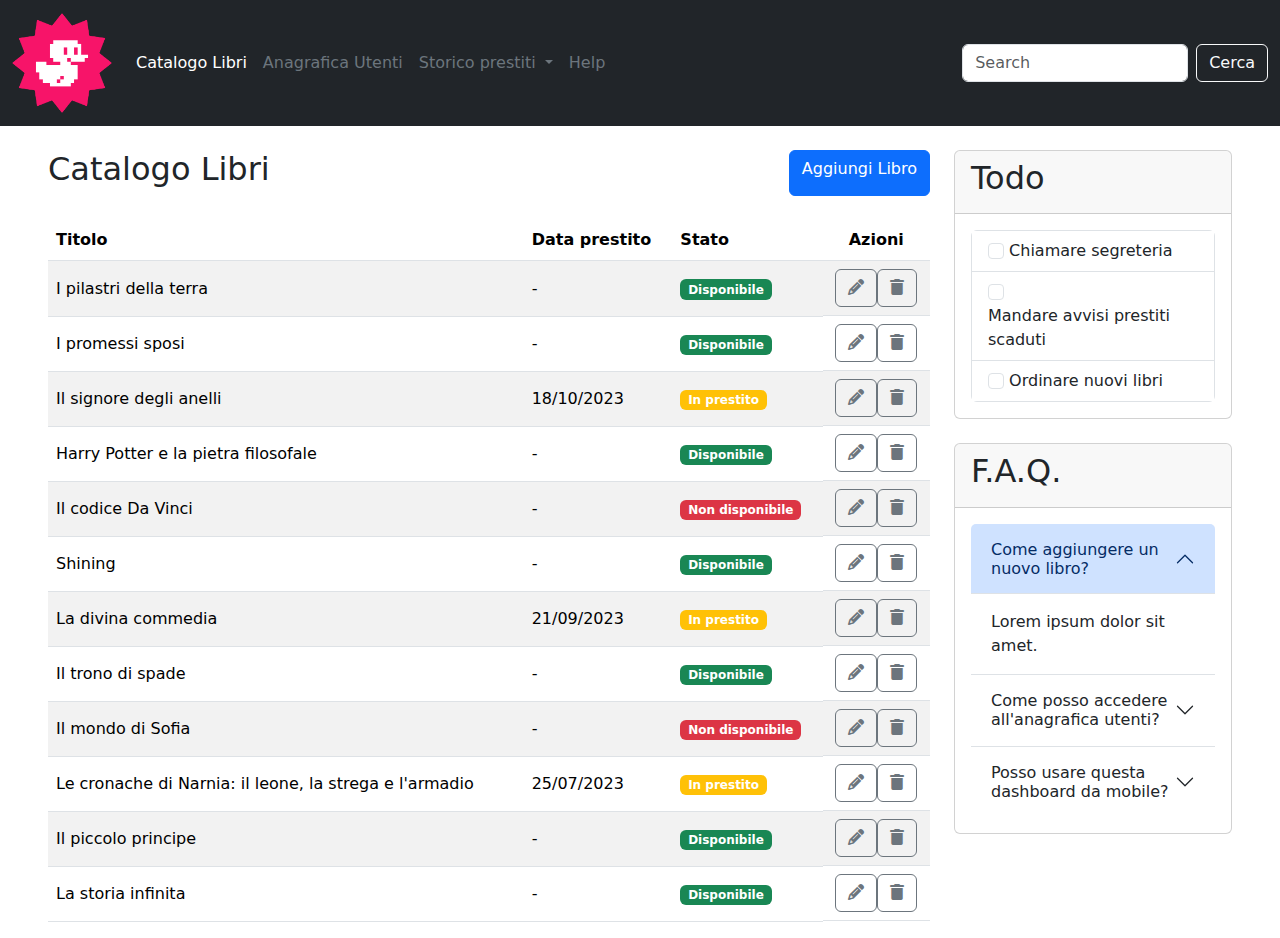
==== commit acc226a8: "[UPD] add padding-x for desktop version - Esercizio Terminato" ====
--- a/index.html
+++ b/index.html
@@ -55,7 +55,7 @@
 
     <!-- main -->
     <main>
-        <div class="container-fluid">
+        <div class="container-fluid px-lg-5">
             <div class="row">
                 <div class="col-lg-9">
                     <div class="row">
